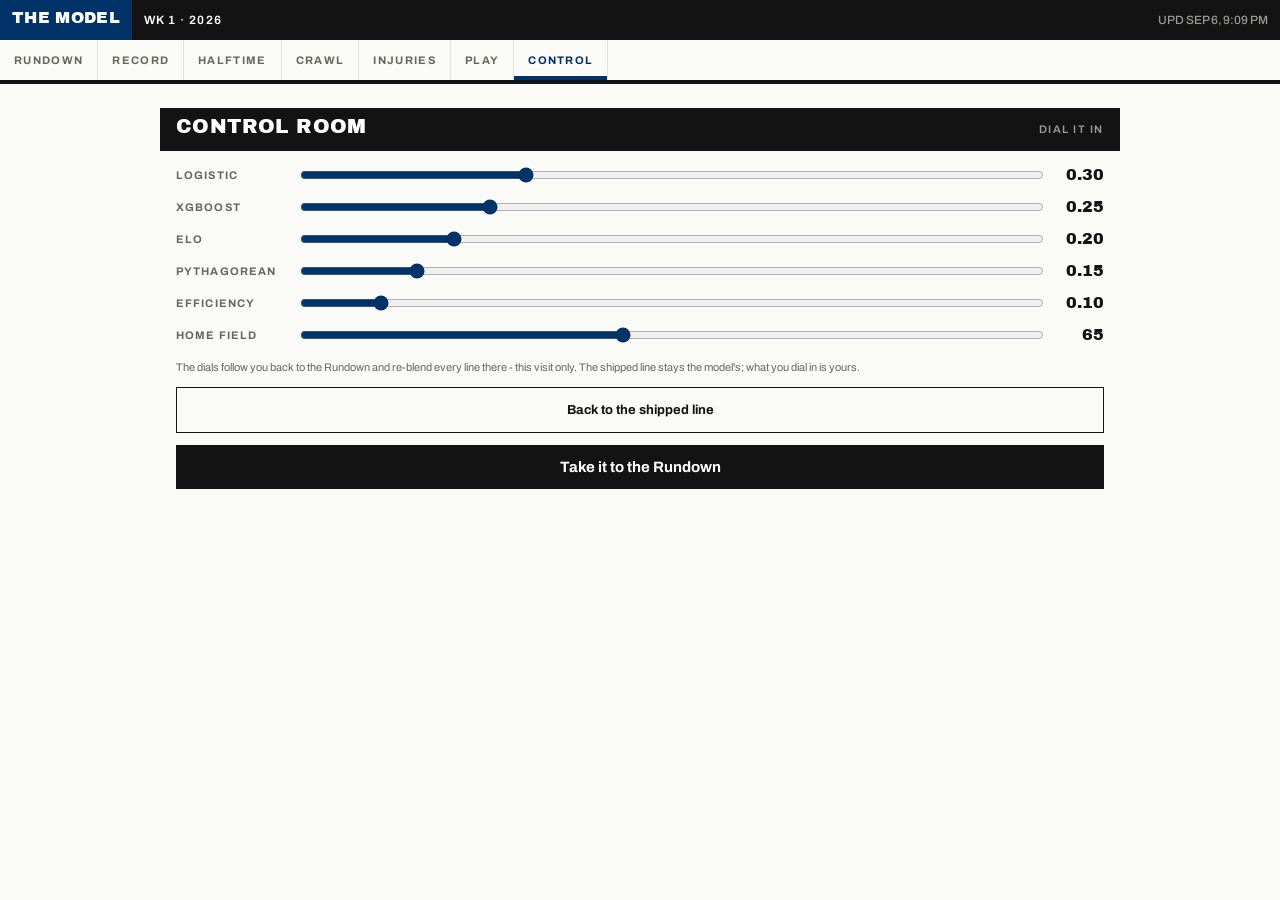
==== control.html @ c844148e "Add control room HTML structure and styles" ====
<!DOCTYPE html>
<html lang="en">
<head>
<meta charset="UTF-8" />
<meta name="viewport" content="width=device-width, initial-scale=1.0" />
<title>The Model - Control room</title>
<meta name="description" content="NFL predictions from a walk-forward-tested model. Sixteen games a week, every pick written down before kickoff and graded after." />
<link rel="preconnect" href="https://fonts.googleapis.com" />
<link rel="preconnect" href="https://fonts.gstatic.com" crossorigin />
<link href="https://fonts.googleapis.com/css2?family=Archivo+Black&family=Archivo:wght@400;500;600;700&display=swap" rel="stylesheet" />
<style>
:root{
  --paper:#FAFAF7; --ink:#131313; --muted:#676761; --faint:#E4E3DB;
  --blue:#013369; /* NFL shield blue - the only accent */
}
*{margin:0;padding:0;box-sizing:border-box;border-radius:0!important}
body{background:var(--paper);color:var(--ink);font-family:"Archivo",sans-serif;font-size:15px;line-height:20px;font-variant-numeric:tabular-nums}
.disp{font-family:"Archivo Black",sans-serif;font-weight:400}

/* scorebug */
.bug{position:sticky;top:0;z-index:9;background:var(--ink);color:#fff;display:flex;align-items:stretch;font-size:12px}
.bug .b1{background:var(--blue);padding:8px 12px;font-family:"Archivo Black";font-size:16px;letter-spacing:.02em}
.bug .b2{padding:10px 12px;font-weight:600;letter-spacing:.12em}
.bug .b3{margin-left:auto;padding:10px 12px;color:#9a9a94;font-weight:500}

.strip-head{background:var(--ink);color:#fff;padding:8px 16px;display:flex;justify-content:space-between;align-items:baseline;margin-top:24px}
.strip-head h2{font-family:"Archivo Black";font-size:20px;letter-spacing:.02em;font-weight:400}
.strip-head span{font-size:11px;letter-spacing:.14em;color:#9a9a94;font-weight:600}
.lede{padding:20px 16px;font-size:17px;line-height:26px;font-weight:500;border-bottom:4px solid var(--ink)}
.lede b{color:var(--blue)}
.sec-note{padding:12px 16px;font-size:12px;line-height:16px;color:var(--muted);border-bottom:1px solid var(--faint)}

/* rundown strips */
.game{border-bottom:1px solid var(--faint)}
.grow{display:grid;grid-template-columns:1fr auto 1fr;align-items:center;padding:16px;background:none;border:none;width:100%;font:inherit;color:inherit;cursor:pointer;text-align:center}
.gside .tm{display:block;font-size:11px;font-weight:700;letter-spacing:.1em;color:var(--muted)}
.gside .pc{font-family:"Archivo Black";font-size:32px;line-height:36px}
.gside.win .pc{color:var(--blue)}
.gmid{padding:0 16px;font-size:11px;font-weight:600;letter-spacing:.1em;color:var(--muted);line-height:16px}
.possess{height:8px;display:flex;background:var(--faint)}
.possess i{display:block;background:var(--ink)}
.possess i.w{background:var(--blue)}
.gdet{display:none;padding:0 16px 16px;font-size:13px;line-height:20px}
.game.open .gdet{display:block}
.gdet p{padding:6px 0;border-top:1px solid var(--faint)}
.gdet b{font-weight:700}
.gdet .models{color:var(--muted);font-size:12px}
.gdet .models .ship{color:var(--blue);font-weight:700}

/* audible (per-game what-if) */
.audible{margin-top:8px;border-top:4px solid var(--ink);padding-top:8px}
.audible h5{font-size:11px;font-weight:700;letter-spacing:.14em;color:var(--muted);margin-bottom:4px}
.audrow{display:grid;grid-template-columns:72px 1fr 44px;gap:8px;align-items:center;font-size:11px;font-weight:700;letter-spacing:.08em;color:var(--muted);padding:4px 0}
.audrow output{text-align:right;color:var(--ink);font-variant-numeric:tabular-nums}
.audres{font-size:13px;padding:6px 0}
.audres b{color:var(--blue)}

/* on the record */
.rec-strip{display:grid;grid-template-columns:repeat(4,1fr);border-bottom:1px solid var(--faint)}
.rec-strip .rs{padding:16px 8px;text-align:center;border-right:1px solid var(--faint)}
.rec-strip .rs:last-child{border-right:none}
.rec-strip .n{font-family:"Archivo Black";font-size:28px;line-height:32px;display:block}
.rec-strip .n.blue{color:var(--blue)}
.rec-strip .l{font-size:10px;font-weight:600;letter-spacing:.1em;color:var(--muted);text-transform:uppercase}
.rec{display:grid;grid-template-columns:64px 1fr auto;gap:8px;padding:10px 16px;border-bottom:1px solid var(--faint);font-size:13px;align-items:baseline}
.rec .d{font-size:11px;font-weight:700;letter-spacing:.08em;color:var(--muted)}
.rec .pk b{font-weight:700}
.rec .pk .v{color:var(--muted);font-size:12px}
.rec .res{font-family:"Archivo Black";font-size:14px;text-align:right}
.rec .res.hit{color:var(--blue)}
.rec .res.miss{color:var(--muted);text-decoration:line-through}
.rec .res.pend{color:var(--muted);font-family:"Archivo";font-weight:600;font-size:11px;letter-spacing:.1em}
.burn{display:block;width:100%;background:none;border:none;border-top:1px solid var(--faint);padding:12px;font:inherit;font-size:11px;font-weight:700;letter-spacing:.14em;color:var(--muted);cursor:pointer;text-align:center}
.burn:hover{color:var(--ink)}

/* halftime report */
.halftime{display:grid;grid-template-columns:1fr 1fr;border-top:4px solid var(--ink)}
.hf{padding:16px;border-bottom:1px solid var(--faint)}
.hf:nth-child(odd){border-right:1px solid var(--faint)}
.hf .n{font-family:"Archivo Black";font-size:36px;line-height:40px;display:block}
.hf .n.blue{color:var(--blue)}
.hf .l{font-size:11px;font-weight:600;letter-spacing:.1em;color:var(--muted);text-transform:uppercase}
.note{padding:16px;font-size:12px;color:var(--muted);line-height:16px}
.cal{padding:8px 16px 16px}
.cal h5,.szn h5{font-size:11px;font-weight:700;letter-spacing:.14em;color:var(--muted);padding:8px 0}
.calrow{display:grid;grid-template-columns:56px 1fr 88px;gap:8px;align-items:center;padding:3px 0;font-size:11px;font-weight:600;color:var(--muted)}
.calrow .bars{display:grid;gap:2px}
.calrow .bars i{display:block;height:6px;background:var(--faint)}
.calrow .bars i.a{background:var(--blue)}
.calrow .va{text-align:right;font-variant-numeric:tabular-nums}
.szn{padding:0 16px 16px}
.sznrow{display:grid;grid-template-columns:44px 1fr 52px;gap:8px;align-items:center;padding:3px 0;font-size:12px;font-weight:600}
.sznrow i{display:block;height:8px;background:var(--ink)}
.sznrow .va{text-align:right;font-variant-numeric:tabular-nums;color:var(--muted)}

/* crawl */
.crawl{border-top:4px solid var(--ink)}
.crow{display:grid;grid-template-columns:36px 56px 1fr auto;gap:8px;padding:8px 16px;border-bottom:1px solid var(--faint);font-size:13px;align-items:baseline}
.crow .rk{font-family:"Archivo Black";font-size:18px;color:var(--blue)}
.crow .tm{font-weight:700}
.crow .num{text-align:right;color:var(--muted)}
.crow .num b{color:var(--ink)}

/* control room */
.ctrl{padding:8px 16px 16px;border-top:4px solid var(--ink)}
.ctrlrow{display:grid;grid-template-columns:112px 1fr 48px;gap:12px;align-items:center;padding:6px 0}
.ctrlrow label{font-size:11px;font-weight:700;letter-spacing:.1em;color:var(--muted);text-transform:uppercase}
.ctrlrow output{text-align:right;font-family:"Archivo Black";font-size:16px;font-variant-numeric:tabular-nums}
.ctrl input[type=range],.audible input[type=range]{width:100%;accent-color:var(--blue)}
.ctrlnote{font-size:11px;color:var(--muted);line-height:16px;padding-top:8px}
.ctrlreset{margin-top:12px;width:100%;padding:12px;font:inherit;font-weight:700;background:var(--paper);color:var(--ink);border:1px solid var(--ink);cursor:pointer;font-size:13px}
.ctrlreset:hover{background:var(--ink);color:#fff}

/* injuries */
.iteam{padding:12px 16px;border-bottom:1px solid var(--faint);font-size:12px;line-height:16px;color:var(--muted)}
.iteam b{color:var(--ink)}
.iteam h4{font-size:13px;color:var(--ink);display:flex;justify-content:space-between;margin-bottom:4px}
.iteam .out{color:var(--blue);font-weight:700}

/* toy */
.toy{padding:16px;border-top:4px solid var(--ink)}
.toy select,.toy input[type=number]{font:inherit;padding:8px;border:1px solid var(--ink);background:var(--paper);width:100%;font-size:15px}
.toy label{font-size:11px;font-weight:700;letter-spacing:.1em;color:var(--muted);display:block;margin:12px 0 4px;text-transform:uppercase}
.toyrow{display:grid;grid-template-columns:1fr 1fr;gap:12px}
.toy button{margin-top:16px;width:100%;padding:12px;font:inherit;font-weight:700;background:var(--ink);color:#fff;border:none;cursor:pointer;font-size:15px}
.toy button:hover{background:var(--blue)}
.toyres{margin-top:16px;display:none}
.toyres .v{font-family:"Archivo Black";font-size:28px;line-height:32px}
.toyres .v span{color:var(--blue)}
.toyres .w{font-size:13px;color:var(--muted);margin-top:8px;line-height:20px}

.colophon{padding:24px 16px 48px;font-size:12px;line-height:16px;color:var(--muted)}
.colophon p{max-width:640px;margin-bottom:8px}
@media(min-width:760px){
  main{max-width:960px;margin:0 auto}
  .gside .pc{font-size:44px;line-height:48px}
  .halftime{grid-template-columns:repeat(4,1fr)}
  .hf{border-right:1px solid var(--faint)}
  .hf:last-child{border-right:none}
}

/* page nav */
.pagenav{position:sticky;top:36px;z-index:8;background:var(--paper);display:flex;overflow-x:auto;border-bottom:4px solid var(--ink);-webkit-overflow-scrolling:touch}
.pagenav a{flex:0 0 auto;padding:10px 14px;font-size:11px;font-weight:700;letter-spacing:.12em;color:var(--muted);text-decoration:none;border-right:1px solid var(--faint)}
.pagenav a.on{color:var(--blue);box-shadow:inset 0 -4px 0 var(--blue)}
.bug .b1 a{color:#fff;text-decoration:none}
.ctrlgo{display:block;margin-top:12px;padding:12px;text-align:center;font-weight:700;background:var(--ink);color:#fff;text-decoration:none;font-size:15px}
.ctrlgo:hover{background:var(--blue)}
</style>
</head>
<body data-page="control">
<div class="bug"><span class="b1"><a href="index.html">THE MODEL</a></span><span class="b2" id="bug-week">WK 1</span><span class="b3" id="bug-upd"></span></div>
<nav class="pagenav">
<a href="index.html" data-pg="rundown">RUNDOWN</a>
<a href="record.html" data-pg="record">RECORD</a>
<a href="halftime.html" data-pg="halftime">HALFTIME</a>
<a href="crawl.html" data-pg="crawl">CRAWL</a>
<a href="injuries.html" data-pg="injuries">INJURIES</a>
<a href="play.html" data-pg="play">PLAY</a>
<a href="control.html" data-pg="control" class="on">CONTROL</a>
</nav>
<main>
<header class="strip-head"><h2>CONTROL ROOM</h2><span>DIAL IT IN</span></header>
<div class="ctrl" id="ctrl">
  <div class="ctrlrow"><label for="cw-log">Logistic</label><input type="range" id="cw-log" min="0" max="1" step="0.05" value="0.30"><output id="co-log">0.30</output></div>
  <div class="ctrlrow"><label for="cw-xgb">XGBoost</label><input type="range" id="cw-xgb" min="0" max="1" step="0.05" value="0.25"><output id="co-xgb">0.25</output></div>
  <div class="ctrlrow"><label for="cw-elo">Elo</label><input type="range" id="cw-elo" min="0" max="1" step="0.05" value="0.20"><output id="co-elo">0.20</output></div>
  <div class="ctrlrow"><label for="cw-pyth">Pythagorean</label><input type="range" id="cw-pyth" min="0" max="1" step="0.05" value="0.15"><output id="co-pyth">0.15</output></div>
  <div class="ctrlrow"><label for="cw-eff">Efficiency</label><input type="range" id="cw-eff" min="0" max="1" step="0.05" value="0.10"><output id="co-eff">0.10</output></div>
  <div class="ctrlrow"><label for="cw-hfa">Home field</label><input type="range" id="cw-hfa" min="0" max="150" step="5" value="65"><output id="co-hfa">65</output></div>
  <p class="ctrlnote">The dials follow you back to the Rundown and re-blend every line there - this visit only. The shipped line stays the model's; what you dial in is yours.</p>
  <button class="ctrlreset" id="ctrl-reset" type="button">Back to the shipped line</button>
  <a class="ctrlgo" href="index.html">Take it to the Rundown</a>
</div>
</main>
<script>const TZ="America/Chicago";
const DATA_BASE="./data/";
async function getJSON(f){try{const r=await fetch(DATA_BASE+f+"?t="+Date.now());return r.ok?await r.json():null}catch{return null}}
async function loadAll(){
  const [pred,lb,metrics,inj]=await Promise.all([
    getJSON("nfl_predictions.json").then(d=>d||getJSON("predictions.json")),
    getJSON("nfl_leaderboard.json").then(d=>d||getJSON("leaderboard.json")),
    getJSON("model_metrics.json"),
    getJSON("nfl_injuries.json")]);
  return {pred,lb,metrics,inj:inj?.injuries||[]};
}
const pct1=p=>p==null?"—":(p*100).toFixed(1)+"%";
const pct0=p=>p==null?"—":Math.round(p*100)+"%";
const fmtInt=n=>n==null?"—":Number(n).toLocaleString("en-US");
const esc=s=>String(s??"").replace(/[&<>"]/g,c=>({"&":"&amp;","<":"&lt;",">":"&gt;",'"':"&quot;"}[c]));
function kickoff(g){const d=new Date(g.game_time);return{day:d.toLocaleDateString("en-US",{timeZone:TZ,weekday:"short"}).toUpperCase(),time:d.toLocaleTimeString("en-US",{timeZone:TZ,hour:"numeric",minute:"2-digit"}).replace(" ","").toLowerCase()}}
function gamesFor(pred,w){return (pred?.games||[]).filter(g=>g.week===w).sort((a,b)=>new Date(a.game_time)-new Date(b.game_time))}

const NFL_COORDS={ARI:[33.5276,-112.2626],ATL:[33.7553,-84.4006],BAL:[39.2780,-76.6227],BUF:[42.7738,-78.7870],CAR:[35.2258,-80.8528],CHI:[41.8623,-87.6167],CIN:[39.0954,-84.5160],CLE:[41.5061,-81.6995],DAL:[32.7473,-97.0945],DEN:[39.7439,-105.0201],DET:[42.3400,-83.0456],GB:[44.5013,-88.0622],HOU:[29.6847,-95.4107],IND:[39.7601,-86.1639],JAX:[30.3240,-81.6373],KC:[39.0489,-94.4839],LAC:[33.9534,-118.3392],LAR:[33.9534,-118.3392],LV:[36.0909,-115.1833],MIA:[25.9580,-80.2389],MIN:[44.9738,-93.2581],NE:[42.0909,-71.2643],NO:[29.9509,-90.0814],NYG:[40.8128,-74.0742],NYJ:[40.8128,-74.0742],PHI:[39.9008,-75.1675],PIT:[40.4468,-80.0158],SEA:[47.5952,-122.3316],SF:[37.4030,-121.9700],TB:[27.9759,-82.5033],TEN:[36.1665,-86.7713],WAS:[38.9076,-76.8645]};
const hav=(a,b)=>{const R=3958.8,r=Math.PI/180,dL=(b[0]-a[0])*r,dO=(b[1]-a[1])*r,h=Math.sin(dL/2)**2+Math.cos(a[0]*r)*Math.cos(b[0]*r)*Math.sin(dO/2)**2;return 2*R*Math.asin(Math.sqrt(h))};
const eP=d=>1/(1+Math.pow(10,-d/400));

let WEEK=null, PRED=null, LB=null;

/* ── control room state ── */
const W0={logistic:.30,xgboost:.25,elo:.20,pyth:.15,eff:.10};
const CTRL={w:{...W0},hfa:65,touched:false};

function blend(p,force){
  if(!force&&!CTRL.touched&&p&&typeof p.ensemble_prob==="number"&&p.ensemble_prob>0)return p.ensemble_prob;
  if(!p)return .5;
  const w={...CTRL.w};
  if(p.xgb_prob==null){
    const xw=w.xgboost,rem=w.logistic+w.elo+w.pyth+w.eff;
    if(rem>0){w.logistic+=xw*w.logistic/rem;w.elo+=xw*w.elo/rem;w.pyth+=xw*w.pyth/rem;w.eff+=xw*w.eff/rem}
    w.xgboost=0;
  }
  const t=w.logistic+w.xgboost+w.elo+w.pyth+w.eff;
  if(t===0)return .5;
  return (w.logistic*(p.logistic_prob??.5)+w.xgboost*(p.xgb_prob??.5)+w.elo*(p.elo_prob??.5)+w.pyth*(p.pyth_prob??.5)+w.eff*(p.eff_prob??.5))/t;
}
function gameProb(g){
  const p={...(g.predictions||{})};
  if(CTRL.touched&&CTRL.hfa!==65&&g.elo){
    p.elo_prob=eP((g.elo.home??1500)+CTRL.hfa-(g.elo.away??1500));
    p.ensemble_prob=null;
  }
  return blend(p);
}


/* dial persistence - this visit only */
function ctrlSave(){try{sessionStorage.setItem("themodel_ctrl",JSON.stringify(CTRL))}catch{}}
function ctrlLoad(){try{const s=JSON.parse(sessionStorage.getItem("themodel_ctrl")||"null");if(s&&s.w){CTRL.w={...W0,...s.w};CTRL.hfa=s.hfa??65;CTRL.touched=!!s.touched}}catch{}}
function ctrlClear(){try{sessionStorage.removeItem("themodel_ctrl")}catch{}}
ctrlLoad();
/* ── control room ── */
function setupCtrl(){
  const map=[["log","logistic"],["xgb","xgboost"],["elo","elo"],["pyth","pyth"],["eff","eff"]];
  for(const [id,key] of map){
    const sl=document.getElementById("cw-"+id), out=document.getElementById("co-"+id);
    sl.addEventListener("input",()=>{CTRL.w[key]=+sl.value;out.textContent=(+sl.value).toFixed(2);CTRL.touched=true;ctrlSave();renderCtrlGo()});
  }
  const hs=document.getElementById("cw-hfa"), ho=document.getElementById("co-hfa");
  hs.addEventListener("input",()=>{CTRL.hfa=+hs.value;ho.textContent=hs.value;CTRL.touched=true;ctrlSave();renderCtrlGo()});
  document.getElementById("ctrl-reset").addEventListener("click",()=>{
    CTRL.w={...W0};CTRL.hfa=65;CTRL.touched=false;
    for(const [id,key] of map){document.getElementById("cw-"+id).value=W0[key];document.getElementById("co-"+id).textContent=W0[key].toFixed(2)}
    hs.value=65;ho.textContent="65";
    ctrlClear();renderCtrlGo();
  });
}


function renderCtrlGo(){
  const on=CTRL.touched;
  const note=document.querySelector(".ctrlnote");
  if(note)note.textContent=on?"Dialed in. The Rundown is showing your numbers right now.":"The dials follow you back to the Rundown and re-blend every line there - this visit only. The shipped line stays the model's; what you dial in is yours.";
}
function reflectCtrl(){
  const map=[["log","logistic"],["xgb","xgboost"],["elo","elo"],["pyth","pyth"],["eff","eff"]];
  for(const [id,key] of map){document.getElementById("cw-"+id).value=CTRL.w[key];document.getElementById("co-"+id).textContent=CTRL.w[key].toFixed(2)}
  document.getElementById("cw-hfa").value=CTRL.hfa;document.getElementById("co-hfa").textContent=CTRL.hfa;
  renderCtrlGo();
}
const _sc=setupCtrl;
setupCtrl=function(){_sc();reflectCtrl();};

function fillBug(pred){
  if(!pred)return;
  document.getElementById("bug-week").textContent="WK "+(pred.week??1)+" · "+pred.season;
  const u=pred.updated?new Date(pred.updated):null;
  document.getElementById("bug-upd").textContent=u?("UPD "+u.toLocaleString("en-US",{timeZone:TZ,month:"short",day:"numeric",hour:"numeric",minute:"2-digit"}).toUpperCase()):"";
}

(async()=>{
  const {pred}=await loadAll();
  fillBug(pred);
  setupCtrl();
})();
</script>
</body>
</html>
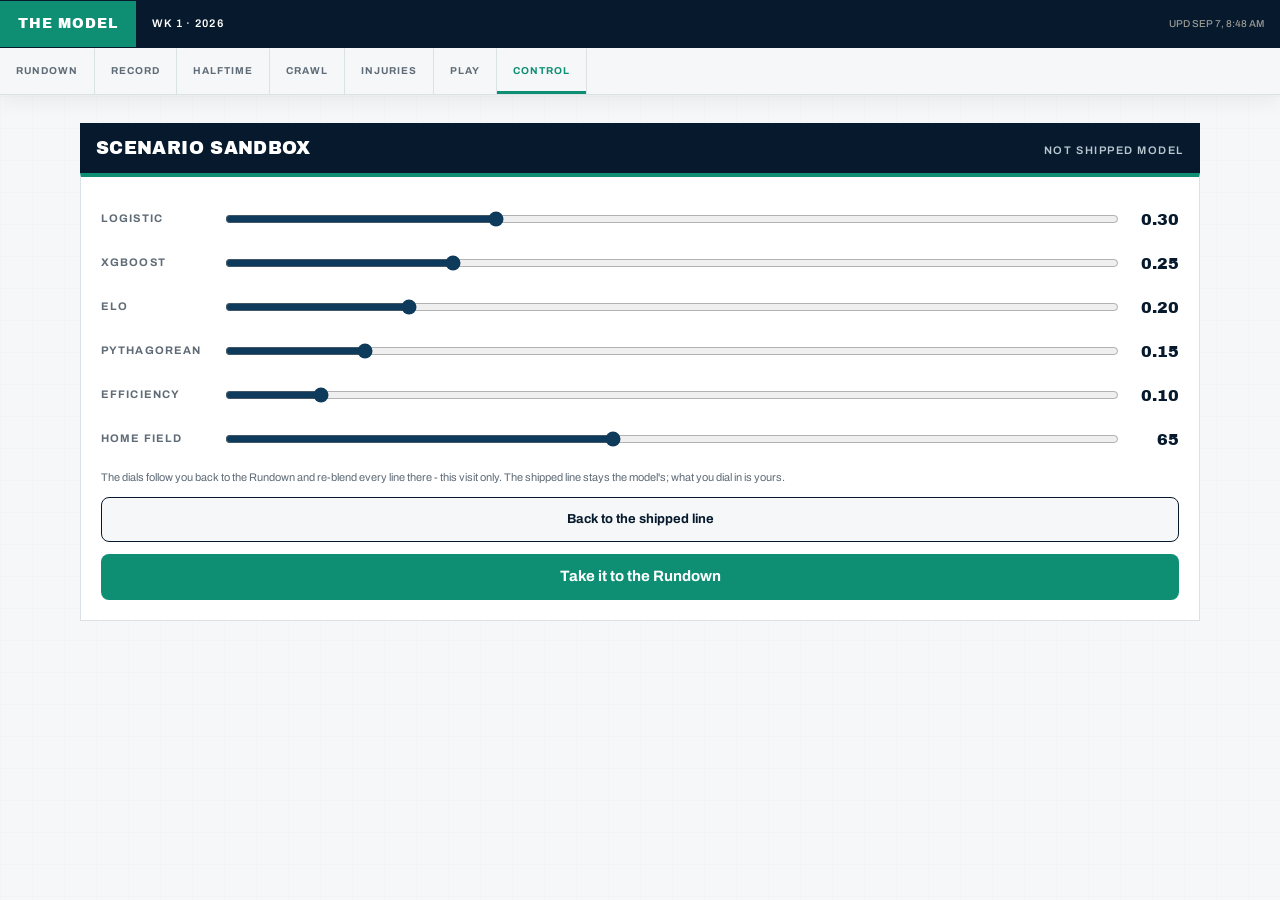
==== commit afc7212e: "Improve forecast board and market math" ====
--- a/control.html
+++ b/control.html
@@ -147,6 +147,7 @@
 .ctrlgo{display:block;margin-top:12px;padding:12px;text-align:center;font-weight:700;background:var(--ink);color:#fff;text-decoration:none;font-size:15px}
 .ctrlgo:hover{background:var(--blue)}
 </style>
+<link rel="stylesheet" href="ui.css" />
 </head>
 <body data-page="control">
 <div class="bug"><span class="b1"><a href="index.html">THE MODEL</a></span><span class="b2" id="bug-week">WK 1</span><span class="b3" id="bug-upd"></span></div>
@@ -160,7 +161,7 @@
 <a href="control.html" data-pg="control" class="on">CONTROL</a>
 </nav>
 <main>
-<header class="strip-head"><h2>CONTROL ROOM</h2><span>DIAL IT IN</span></header>
+<header class="strip-head"><h2>SCENARIO SANDBOX</h2><span>NOT SHIPPED MODEL</span></header>
 <div class="ctrl" id="ctrl">
   <div class="ctrlrow"><label for="cw-log">Logistic</label><input type="range" id="cw-log" min="0" max="1" step="0.05" value="0.30"><output id="co-log">0.30</output></div>
   <div class="ctrlrow"><label for="cw-xgb">XGBoost</label><input type="range" id="cw-xgb" min="0" max="1" step="0.05" value="0.25"><output id="co-xgb">0.25</output></div>
@@ -168,7 +169,7 @@
   <div class="ctrlrow"><label for="cw-pyth">Pythagorean</label><input type="range" id="cw-pyth" min="0" max="1" step="0.05" value="0.15"><output id="co-pyth">0.15</output></div>
   <div class="ctrlrow"><label for="cw-eff">Efficiency</label><input type="range" id="cw-eff" min="0" max="1" step="0.05" value="0.10"><output id="co-eff">0.10</output></div>
   <div class="ctrlrow"><label for="cw-hfa">Home field</label><input type="range" id="cw-hfa" min="0" max="150" step="5" value="65"><output id="co-hfa">65</output></div>
-  <p class="ctrlnote">The dials follow you back to the Rundown and re-blend every line there - this visit only. The shipped line stays the model's; what you dial in is yours.</p>
+  <p class="ctrlnote">Hypothetical inputs only. These sliders are not backtested, do not change published forecasts, and must not be treated as model output.</p>
   <button class="ctrlreset" id="ctrl-reset" type="button">Back to the shipped line</button>
   <a class="ctrlgo" href="index.html">Take it to the Rundown</a>
 </div>
--- a/ui.css
+++ b/ui.css
@@ -0,0 +1,25 @@
+:root{--paper:#f5f7f8;--ink:#071a2d;--muted:#5f6b76;--faint:#dbe2e6;--blue:#0e3b5b;--signal:#0e8f74;--signal-soft:#d9f5ed;--warn:#b43b3b;--card:#fff;}
+*{border-radius:0!important}
+body{font-size:16px;line-height:1.45;background:var(--paper);}
+body:before{content:"";position:fixed;inset:0;z-index:-1;opacity:.35;background-image:linear-gradient(rgba(7,26,45,.035) 1px,transparent 1px),linear-gradient(90deg,rgba(7,26,45,.035) 1px,transparent 1px);background-size:32px 32px;pointer-events:none}
+.bug{min-height:48px;background:#071a2d;align-items:center;box-shadow:0 1px 0 rgba(255,255,255,.15)}
+.bug .b1{padding:13px 18px;background:var(--signal);font-size:14px;letter-spacing:.06em}.bug .b2{padding:11px 16px;font-size:11px}.bug .b3{padding:11px 16px;font-size:10px}
+.pagenav{top:48px;border-bottom:1px solid var(--faint);box-shadow:0 8px 18px rgba(7,26,45,.05)}
+.pagenav a{min-height:46px;display:flex;align-items:center;padding:12px 16px;font-size:10px;letter-spacing:.1em}.pagenav a.on{color:var(--signal);box-shadow:inset 0 -3px 0 var(--signal)}
+main{max-width:1160px!important;padding:0 20px 56px}.strip-head{margin-top:28px;padding:12px 16px;background:var(--ink)}.strip-head h2{font-size:18px}.strip-head span{color:#b9c7d0}
+.sec-note,.note{background:var(--card);border-color:var(--faint);font-size:13px;line-height:1.55}.rec-strip,.halftime,.crawl,.ctrl,.toy{background:var(--card);border-color:var(--faint)}
+.ctrl,.toy{padding:20px;border:1px solid var(--faint);border-top:4px solid var(--signal)}.ctrlrow{min-height:44px}.ctrlreset{border-radius:8px!important}.ctrlgo{background:var(--signal);border-radius:8px!important}.ctrlgo:hover{background:#08745e}
+.rec-strip .n,.hf .n{color:var(--ink)}.rec .res.hit,.crow .rk,.lede b,.gside.win .pc{color:var(--signal)}
+:focus-visible{outline:3px solid #f3b63e;outline-offset:3px}
+/* Board */
+.board-hero{margin-top:28px;padding:28px;background:var(--ink);color:#fff;display:flex;gap:24px;justify-content:space-between;align-items:flex-end;border-top:5px solid var(--signal)}
+.eyebrow{color:#a7e8d9;font-size:11px;font-weight:700;letter-spacing:.14em}.board-hero h1{font-family:"Archivo Black",sans-serif;font-size:clamp(30px,5vw,54px);line-height:.95;letter-spacing:-.035em;margin:8px 0}.board-lede{max-width:630px;color:#c6d0d7;font-size:15px;line-height:1.45}.board-meta{display:flex;gap:8px;flex-wrap:wrap;justify-content:flex-end}.metric-chip{min-width:104px;padding:10px 12px;background:#102b44;border:1px solid #294359}.metric-chip strong{display:block;font-size:16px;color:#fff}.metric-chip span{display:block;margin-top:2px;color:#a7b7c1;font-size:9px;font-weight:700;letter-spacing:.1em}.metric-chip.signal strong{color:#8ce2cf}
+.board-tools{position:sticky;top:94px;z-index:7;min-height:56px;display:flex;align-items:center;gap:8px;padding:10px 0;background:var(--paper);border-bottom:1px solid var(--faint)}
+.filter{min-height:36px;padding:0 12px;border:1px solid var(--faint);background:#fff;color:var(--muted);font:700 10px "Archivo",sans-serif;letter-spacing:.09em;cursor:pointer}.filter.on{border-color:var(--signal);color:#056c58;background:var(--signal-soft)}.board-tools>span{margin-left:auto;color:var(--muted);font-size:10px;font-weight:700;letter-spacing:.1em}
+#games{display:grid;grid-template-columns:repeat(2,minmax(0,1fr));gap:12px;padding-top:16px}.game{background:var(--card);border:1px solid var(--faint);box-shadow:0 1px 0 rgba(7,26,45,.03);transition:transform .16s ease,box-shadow .16s ease}.game:hover{transform:translateY(-2px);box-shadow:0 10px 24px rgba(7,26,45,.1)}
+.grow{display:block;padding:0;background:transparent;text-align:left}.game-top{display:flex;justify-content:space-between;align-items:center;padding:11px 14px;border-bottom:1px solid var(--faint);color:var(--muted);font-size:10px;font-weight:700;letter-spacing:.08em}.market-state{color:var(--signal)}.market-state.muted{color:var(--muted)}
+.matchup{display:grid;grid-template-columns:1fr 44px 1fr;align-items:center;padding:18px 14px 14px;text-align:center}.team{display:grid;grid-template-columns:auto 1fr;gap:10px;align-items:center;text-align:left}.team.home{grid-template-columns:1fr auto;text-align:right}.team.home .team-copy{order:1}.team.home img{order:2}.team img{width:34px;height:34px;object-fit:contain}.team-code{display:block;font-family:"Archivo Black",sans-serif;font-size:23px;line-height:1}.team-name{display:block;margin-top:3px;color:var(--muted);font-size:10px;font-weight:600;white-space:nowrap;overflow:hidden;text-overflow:ellipsis}.team-prob{margin-top:5px;font-family:"Archivo Black",sans-serif;font-size:22px;line-height:1}.team.favored .team-prob{color:var(--signal)}.vs{color:#99a5ae;font-size:10px;font-weight:700;letter-spacing:.1em}
+.field{position:relative;height:10px;margin:0 14px;background:linear-gradient(90deg,#dfe7e8 49.5%,#a7b5bd 49.5%,#a7b5bd 50.5%,#dfe7e8 50.5%)}.field i{display:block;height:100%;background:var(--signal)}.field .market-pin{position:absolute;top:-4px;width:2px;height:18px;background:#f3b63e}
+.game-bottom{display:grid;grid-template-columns:repeat(3,1fr);margin:14px 14px 0;border-top:1px solid var(--faint)}.game-bottom span{padding:9px 6px 10px;border-right:1px solid var(--faint);color:var(--muted);font-size:9px;font-weight:700;letter-spacing:.08em;text-align:center}.game-bottom span:last-child{border:0}.game-bottom b{display:block;margin-top:3px;color:var(--ink);font-size:13px;letter-spacing:0}.game-bottom .good b{color:var(--signal)}
+.gdet{margin:0 14px;padding:10px 0 14px;background:#fff}.gdet .models{margin-top:4px}.audible{border-top:2px solid var(--faint)}
+@media (max-width:760px){main{padding:0 12px 40px}.bug .b3{display:none}.pagenav a{padding:12px}.strip-head{margin-top:18px}.rec-strip .n{font-size:23px}.hf .n{font-size:28px}.board-hero{margin-top:18px;padding:22px 16px;display:block}.board-meta{justify-content:flex-start;margin-top:18px}.board-tools{top:94px;overflow:auto}.board-tools>span{display:none}#games{grid-template-columns:1fr}.game:hover{transform:none}.team-name{max-width:90px}}
